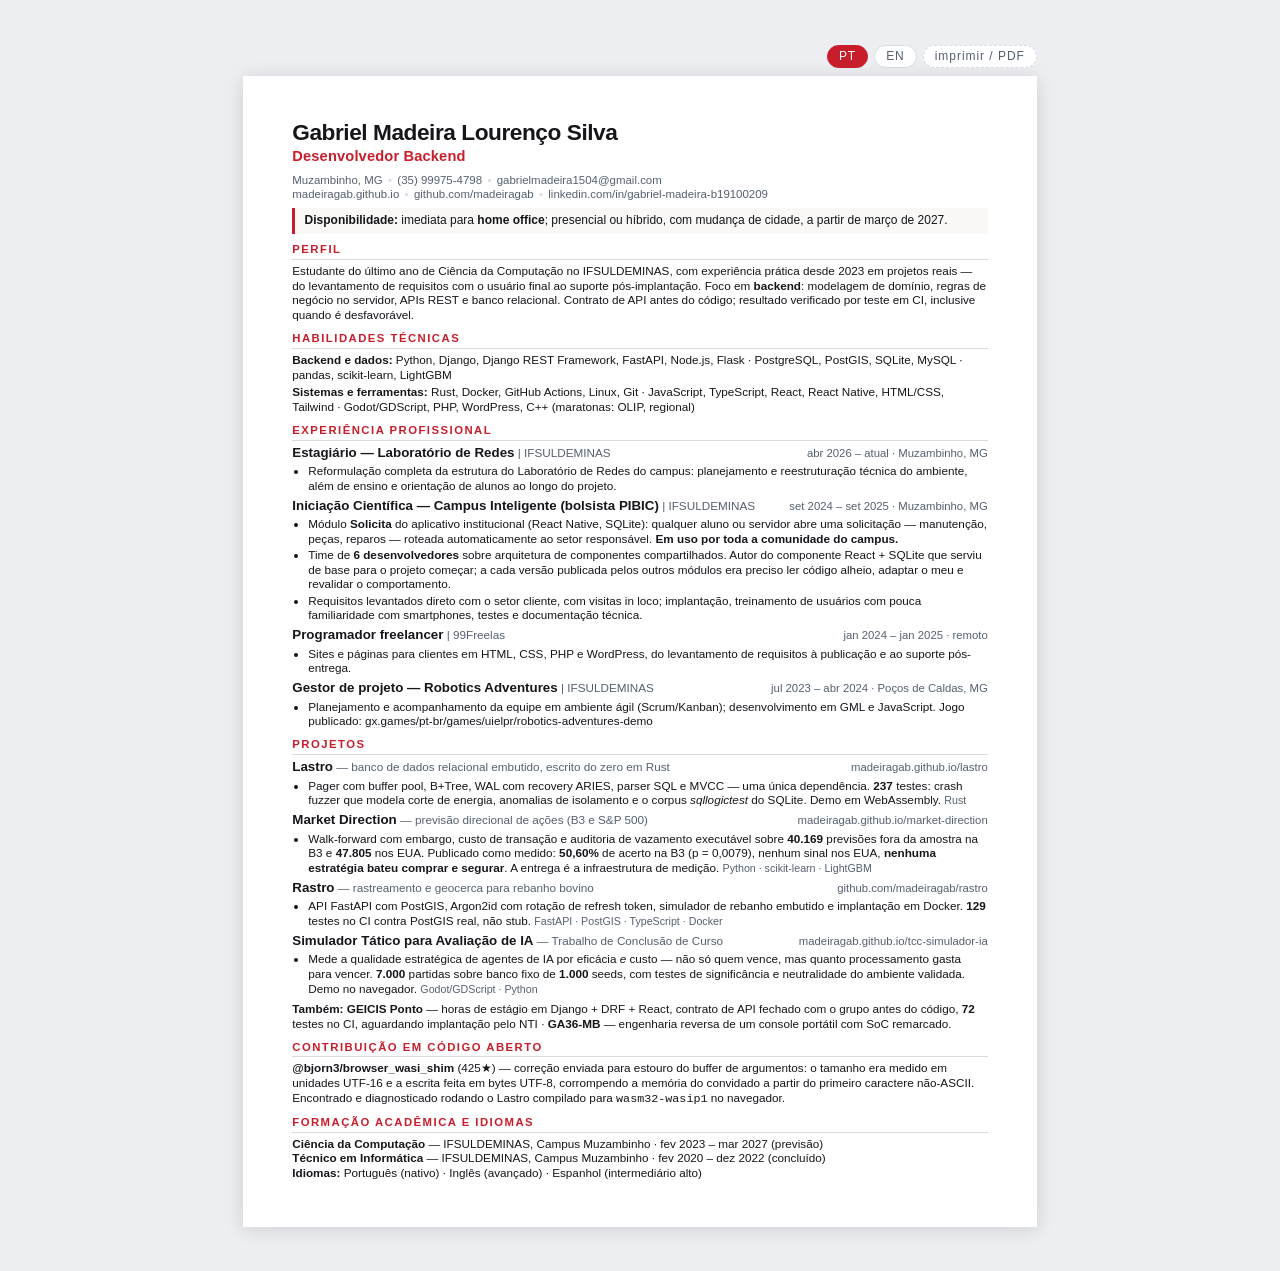
==== curriculo.html @ f4f881bd "Merge branch 'docs/experiencia-de-time'" ====
<!DOCTYPE html>
<html lang="pt-BR">
<head>
<meta charset="utf-8" />
<meta name="viewport" content="width=device-width, initial-scale=1" />
<title>Gabriel Madeira — Currículo</title>
<meta name="description" content="Gabriel Madeira — Desenvolvedor Backend. Django, FastAPI, PostgreSQL, Rust. Currículo." />
<meta property="og:title" content="Gabriel Madeira — Currículo" />
<meta property="og:description" content="Desenvolvedor Backend. Django, FastAPI, PostgreSQL, Rust. Currículo de uma página." />
<meta property="og:image" content="https://madeiragab.github.io/assets/og.png" />
<meta property="og:image:width" content="1200" />
<meta property="og:image:height" content="630" />
<meta property="og:type" content="profile" />
<meta property="og:url" content="https://madeiragab.github.io/curriculo.html" />
<meta name="twitter:card" content="summary_large_image" />
<link rel="stylesheet" href="css/curriculo.css" />
</head>
<body>

<nav class="barra-idioma">
  <a href="curriculo.html" aria-current="page">PT</a>
  <a href="resume.html">EN</a>
  <a class="imprimir" href="#" onclick="window.print();return false;">imprimir / PDF</a>
</nav>

<main class="folha">

  <header>
    <h1>Gabriel Madeira Lourenço Silva</h1>
    <p class="cargo">Desenvolvedor Backend</p>
    <p class="contato">
      Muzambinho, MG<span class="sep">•</span>(35) 99975-4798<span class="sep">•</span><a href="mailto:gabrielmadeira1504@gmail.com">gabrielmadeira1504@gmail.com</a><br />
      <a href="https://madeiragab.github.io">madeiragab.github.io</a><span class="sep">•</span><a href="https://github.com/madeiragab">github.com/madeiragab</a><span class="sep">•</span><a href="https://www.linkedin.com/in/gabriel-madeira-b19100209/">linkedin.com/in/gabriel-madeira-b19100209</a>
    </p>
  </header>

  <p class="disponibilidade">
    <strong>Disponibilidade:</strong> imediata para <strong>home office</strong>; presencial ou
    híbrido, com mudança de cidade, a partir de março de 2027.
  </p>

  <h2>Perfil</h2>
  <p>
    Estudante do último ano de Ciência da Computação no IFSULDEMINAS, com experiência prática
    desde 2023 em projetos reais — do levantamento de requisitos com o usuário final ao suporte
    pós-implantação. Foco em <b>backend</b>: modelagem de domínio, regras de negócio no servidor,
    APIs REST e banco relacional. Contrato de API antes do código; resultado verificado por
    teste em CI, inclusive quando é desfavorável.
  </p>

  <h2>Habilidades técnicas</h2>
  <p class="hab"><b>Backend e dados:</b> Python, Django, Django REST Framework, FastAPI, Node.js, Flask · PostgreSQL, PostGIS, SQLite, MySQL · pandas, scikit-learn, LightGBM</p>
  <p class="hab"><b>Sistemas e ferramentas:</b> Rust, Docker, GitHub Actions, Linux, Git · JavaScript, TypeScript, React, React Native, HTML/CSS, Tailwind · Godot/GDScript, PHP, WordPress, C++ (maratonas: OLIP, regional)</p>

  <h2>Experiência profissional</h2>

  <div class="item">
    <div class="titulo-item">
      <span><span class="cargo-linha">Estagiário — Laboratório de Redes</span> <span class="onde">| IFSULDEMINAS</span></span>
      <span class="quando">abr 2026 – atual · Muzambinho, MG</span>
    </div>
    <ul>
      <li>Reformulação completa da estrutura do Laboratório de Redes do campus: planejamento e reestruturação técnica do ambiente, além de ensino e orientação de alunos ao longo do projeto.</li>
    </ul>
  </div>

  <div class="item">
    <div class="titulo-item">
      <span><span class="cargo-linha">Iniciação Científica — Campus Inteligente (bolsista PIBIC)</span> <span class="onde">| IFSULDEMINAS</span></span>
      <span class="quando">set 2024 – set 2025 · Muzambinho, MG</span>
    </div>
    <ul>
      <li>Módulo <b>Solicita</b> do aplicativo institucional (React Native, SQLite): qualquer aluno ou servidor abre uma solicitação — manutenção, peças, reparos — roteada automaticamente ao setor responsável. <b>Em uso por toda a comunidade do campus.</b></li>
      <li>Time de <b>6 desenvolvedores</b> sobre arquitetura de componentes compartilhados. Autor do componente React + SQLite que serviu de base para o projeto começar; a cada versão publicada pelos outros módulos era preciso ler código alheio, adaptar o meu e revalidar o comportamento.</li>
      <li>Requisitos levantados direto com o setor cliente, com visitas in loco; implantação, treinamento de usuários com pouca familiaridade com smartphones, testes e documentação técnica.</li>
    </ul>
  </div>

  <div class="item">
    <div class="titulo-item">
      <span><span class="cargo-linha">Programador freelancer</span> <span class="onde">| 99Freelas</span></span>
      <span class="quando">jan 2024 – jan 2025 · remoto</span>
    </div>
    <ul>
      <li>Sites e páginas para clientes em HTML, CSS, PHP e WordPress, do levantamento de requisitos à publicação e ao suporte pós-entrega.</li>
    </ul>
  </div>

  <div class="item">
    <div class="titulo-item">
      <span><span class="cargo-linha">Gestor de projeto — Robotics Adventures</span> <span class="onde">| IFSULDEMINAS</span></span>
      <span class="quando">jul 2023 – abr 2024 · Poços de Caldas, MG</span>
    </div>
    <ul>
      <li>Planejamento e acompanhamento da equipe em ambiente ágil (Scrum/Kanban); desenvolvimento em GML e JavaScript. Jogo publicado: <a class="link" href="https://gx.games/pt-br/games/uielpr/robotics-adventures-demo">gx.games/pt-br/games/uielpr/robotics-adventures-demo</a></li>
    </ul>
  </div>

  <h2>Projetos</h2>

  <div class="item">
    <div class="titulo-item">
      <span><span class="cargo-linha">Lastro</span> <span class="onde">— banco de dados relacional embutido, escrito do zero em Rust</span></span>
      <span class="quando">madeiragab.github.io/lastro</span>
    </div>
    <ul>
      <li>Pager com buffer pool, B+Tree, WAL com recovery ARIES, parser SQL e MVCC — uma única dependência. <span class="num">237</span> testes: crash fuzzer que modela corte de energia, anomalias de isolamento e o corpus <i>sqllogictest</i> do SQLite. Demo em WebAssembly. <span class="stack-inline">Rust</span></li>
    </ul>
  </div>

  <div class="item">
    <div class="titulo-item">
      <span><span class="cargo-linha">Market Direction</span> <span class="onde">— previsão direcional de ações (B3 e S&amp;P 500)</span></span>
      <span class="quando">madeiragab.github.io/market-direction</span>
    </div>
    <ul>
      <li>Walk-forward com embargo, custo de transação e auditoria de vazamento executável sobre <span class="num">40.169</span> previsões fora da amostra na B3 e <span class="num">47.805</span> nos EUA. Publicado como medido: <span class="num">50,60%</span> de acerto na B3 (p = 0,0079), nenhum sinal nos EUA, <b>nenhuma estratégia bateu comprar e segurar</b>. A entrega é a infraestrutura de medição. <span class="stack-inline">Python · scikit-learn · LightGBM</span></li>
    </ul>
  </div>

  <div class="item">
    <div class="titulo-item">
      <span><span class="cargo-linha">Rastro</span> <span class="onde">— rastreamento e geocerca para rebanho bovino</span></span>
      <span class="quando">github.com/madeiragab/rastro</span>
    </div>
    <ul>
      <li>API FastAPI com PostGIS, Argon2id com rotação de refresh token, simulador de rebanho embutido e implantação em Docker. <span class="num">129</span> testes no CI contra PostGIS real, não stub. <span class="stack-inline">FastAPI · PostGIS · TypeScript · Docker</span></li>
    </ul>
  </div>

  <div class="item">
    <div class="titulo-item">
      <span><span class="cargo-linha">Simulador Tático para Avaliação de IA</span> <span class="onde">— Trabalho de Conclusão de Curso</span></span>
      <span class="quando">madeiragab.github.io/tcc-simulador-ia</span>
    </div>
    <ul>
      <li>Mede a qualidade estratégica de agentes de IA por eficácia <i>e</i> custo — não só quem vence, mas quanto processamento gasta para vencer. <span class="num">7.000</span> partidas sobre banco fixo de <span class="num">1.000</span> seeds, com testes de significância e neutralidade do ambiente validada. Demo no navegador. <span class="stack-inline">Godot/GDScript · Python</span></li>
    </ul>
  </div>

  <p class="tambem">
    <b>Também:</b> <b>GEICIS Ponto</b> — horas de estágio em Django + DRF + React, contrato de API
    fechado com o grupo antes do código, <span class="num">72</span> testes no CI, aguardando
    implantação pelo NTI · <b>GA36-MB</b> — engenharia reversa de um console portátil com SoC remarcado.
  </p>

  <h2>Contribuição em código aberto</h2>
  <p>
    <b>@bjorn3/browser_wasi_shim</b> (425★) — correção enviada para estouro do buffer de argumentos:
    o tamanho era medido em unidades UTF-16 e a escrita feita em bytes UTF-8, corrompendo a memória
    do convidado a partir do primeiro caractere não-ASCII. Encontrado e diagnosticado rodando o
    Lastro compilado para <code>wasm32-wasip1</code> no navegador.
  </p>

  <h2>Formação acadêmica e idiomas</h2>
  <p class="formacao">
    <b>Ciência da Computação</b> — IFSULDEMINAS, Campus Muzambinho · fev 2023 – mar 2027 (previsão)<br />
    <b>Técnico em Informática</b> — IFSULDEMINAS, Campus Muzambinho · fev 2020 – dez 2022 (concluído)<br />
    <b>Idiomas:</b> Português (nativo) · Inglês (avançado) · Espanhol (intermediário alto)
  </p>

</main>
</body>
</html>
---- css/curriculo.css ----
/* Currículo — folha A4, uma página, usada por curriculo.html e resume.html.
   Uma fonte, dois destinos: quem chega pelo navegador lê, quem precisa do
   arquivo imprime para PDF (Ctrl+P). */

:root {
  --tinta: #14161a;
  --fraco: #55606e;
  --linha: #d8dce2;
  --vermelho: #c81e2b;
  --sans: "Inter", -apple-system, "Segoe UI", Roboto, Helvetica, Arial, sans-serif;
}

* { box-sizing: border-box; }

html { background: #eceef1; }

body {
  margin: 0;
  font-family: var(--sans);
  color: var(--tinta);
  font-size: 8.8pt;
  line-height: 1.26;
  -webkit-font-smoothing: antialiased;
}

.folha {
  position: relative;
  width: 210mm;
  min-height: 297mm;
  margin: 12mm auto;
  padding: 11mm 13mm;
  background: #fff;
  box-shadow: 0 2px 18px rgba(0, 0, 0, 0.13);
}

/* ---------- barra de idioma (só na tela) ---------- */

.barra-idioma {
  width: 210mm;
  margin: 12mm auto -10mm;
  display: flex;
  justify-content: flex-end;
  gap: 6px;
  font-family: var(--sans);
}
.barra-idioma a {
  font-size: 9pt;
  letter-spacing: 0.08em;
  text-decoration: none;
  color: var(--fraco);
  background: #fff;
  border: 1px solid var(--linha);
  border-radius: 999px;
  padding: 3px 11px;
}
.barra-idioma a:hover { border-color: var(--vermelho); color: var(--vermelho); }
.barra-idioma a[aria-current="page"] {
  color: #fff;
  background: var(--vermelho);
  border-color: var(--vermelho);
}
.barra-idioma .imprimir { border-style: dashed; }

/* ---------- cabeçalho ---------- */

h1 {
  margin: 0;
  font-size: 17pt;
  font-weight: 800;
  letter-spacing: -0.02em;
}

.cargo {
  margin: 1pt 0 0;
  font-size: 11pt;
  font-weight: 600;
  color: var(--vermelho);
  letter-spacing: 0.01em;
}

.contato {
  margin: 5pt 0 0;
  font-size: 8.6pt;
  color: var(--fraco);
}
.contato a { color: var(--fraco); text-decoration: none; }
.contato .sep { color: var(--linha); padding: 0 4pt; }

.disponibilidade {
  margin-top: 5pt;
  padding: 4pt 7pt;
  border-left: 2.5pt solid var(--vermelho);
  background: #faf7f7;
  font-size: 9pt;
}
.disponibilidade strong { font-weight: 700; }

/* ---------- seções ---------- */

h2 {
  margin: 6pt 0 3pt;
  padding-bottom: 2pt;
  border-bottom: 0.8pt solid var(--linha);
  font-size: 8.5pt;
  font-weight: 700;
  letter-spacing: 0.13em;
  text-transform: uppercase;
  color: var(--vermelho);
}

p { margin: 0 0 3pt; }

.item { margin-bottom: 3pt; }
.item:last-child { margin-bottom: 0; }

.titulo-item {
  display: flex;
  justify-content: space-between;
  align-items: baseline;
  gap: 8pt;
}
.titulo-item .cargo-linha { font-weight: 700; font-size: 10pt; }
.titulo-item .onde { font-weight: 400; color: var(--fraco); }
.titulo-item .quando {
  font-size: 8.5pt;
  color: var(--fraco);
  white-space: nowrap;
}

ul { margin: 2pt 0 0; padding-left: 12pt; }
li { margin-bottom: 1pt; }

.num { font-weight: 700; }

.stack-inline {
  color: var(--fraco);
  font-size: 8pt;
  white-space: nowrap;
}

.hab { margin-bottom: 2pt; }
.tambem { margin-top: 4pt; }
.hab b { font-weight: 700; }

a.link {
  color: var(--tinta);
  text-decoration: none;
  border-bottom: 0.5pt dotted var(--linha);
}

.formacao { margin-top: 1pt; }

/* O mesmo conteudo em ingles ocupa mais linhas; a escala compensa
   para que as duas versoes fechem em uma pagina. */
body.denso { font-size: 8.5pt; }

/* ---------- impressão ---------- */

@media print {
  html { background: #fff; }
  .barra-idioma { display: none; }
  .folha {
    width: auto;
    min-height: 0;
    margin: 0;
    padding: 0;
    box-shadow: none;
  }
  @page { size: A4; margin: 9mm 12mm; }
  a { color: inherit; }
}

/* ---------- tela estreita ---------- */

@media screen and (max-width: 224mm) {
  .folha, .barra-idioma { width: auto; margin-left: 8px; margin-right: 8px; }
  .folha { padding: 18px 16px; min-height: 0; }
  .barra-idioma { margin-bottom: -6px; }
  .titulo-item { flex-direction: column; gap: 0; }
  .titulo-item .quando { white-space: normal; }
}
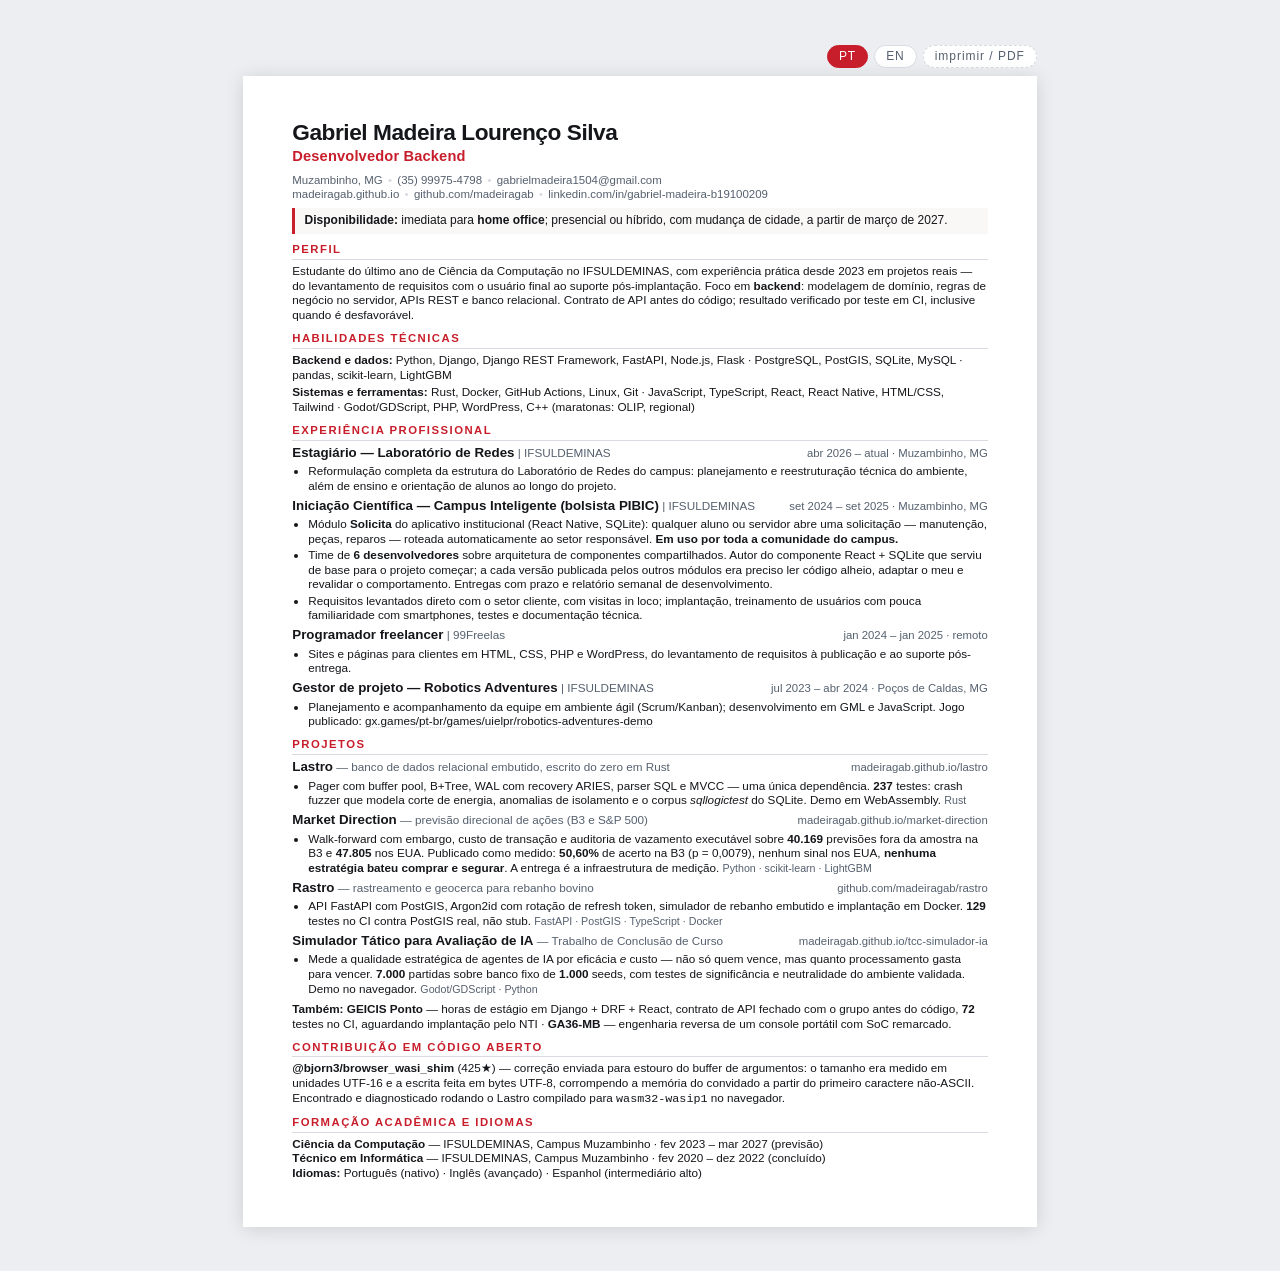
==== commit 38af28fe: "docs: prazo e relatorio semanal no PIBIC O curriculo descrevia o Campus Inteligente como se o ritmo " ====
--- a/curriculo.html
+++ b/curriculo.html
@@ -71,7 +71,7 @@
     </div>
     <ul>
       <li>Módulo <b>Solicita</b> do aplicativo institucional (React Native, SQLite): qualquer aluno ou servidor abre uma solicitação — manutenção, peças, reparos — roteada automaticamente ao setor responsável. <b>Em uso por toda a comunidade do campus.</b></li>
-      <li>Time de <b>6 desenvolvedores</b> sobre arquitetura de componentes compartilhados. Autor do componente React + SQLite que serviu de base para o projeto começar; a cada versão publicada pelos outros módulos era preciso ler código alheio, adaptar o meu e revalidar o comportamento.</li>
+      <li>Time de <b>6 desenvolvedores</b> sobre arquitetura de componentes compartilhados. Autor do componente React + SQLite que serviu de base para o projeto começar; a cada versão publicada pelos outros módulos era preciso ler código alheio, adaptar o meu e revalidar o comportamento. Entregas com prazo e relatório semanal de desenvolvimento.</li>
       <li>Requisitos levantados direto com o setor cliente, com visitas in loco; implantação, treinamento de usuários com pouca familiaridade com smartphones, testes e documentação técnica.</li>
     </ul>
   </div>
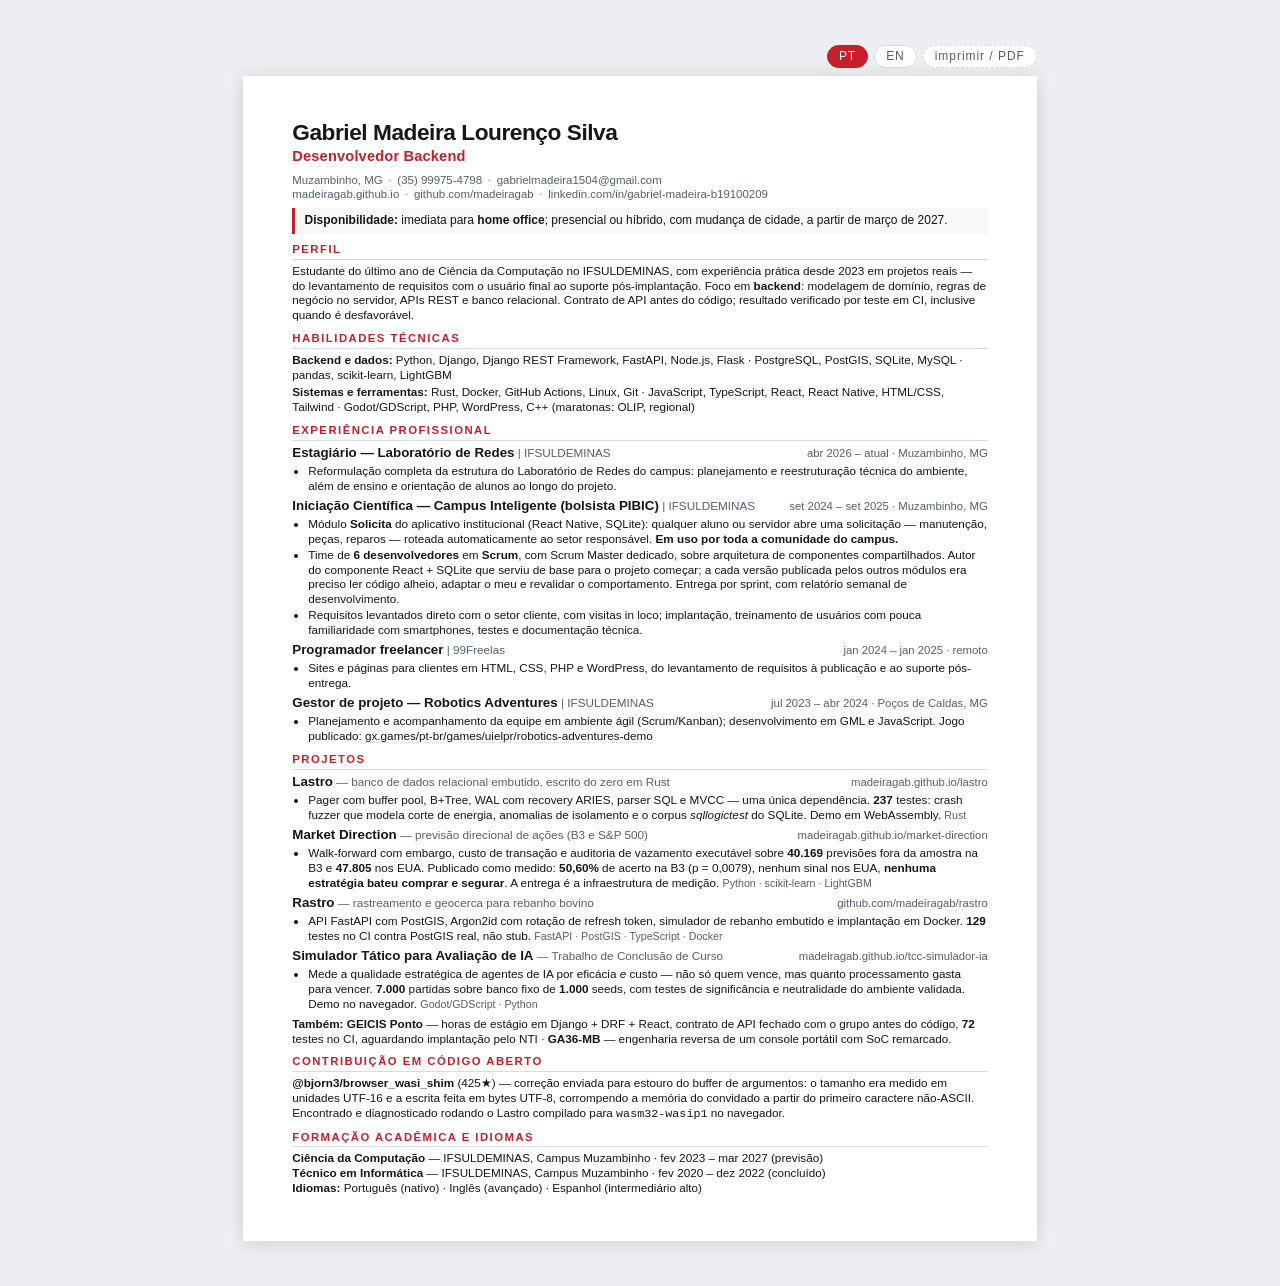
==== commit 56ed1dd0: "Merge branch 'docs/scrum'" ====
--- a/curriculo.html
+++ b/curriculo.html
@@ -71,7 +71,7 @@
     </div>
     <ul>
       <li>Módulo <b>Solicita</b> do aplicativo institucional (React Native, SQLite): qualquer aluno ou servidor abre uma solicitação — manutenção, peças, reparos — roteada automaticamente ao setor responsável. <b>Em uso por toda a comunidade do campus.</b></li>
-      <li>Time de <b>6 desenvolvedores</b> sobre arquitetura de componentes compartilhados. Autor do componente React + SQLite que serviu de base para o projeto começar; a cada versão publicada pelos outros módulos era preciso ler código alheio, adaptar o meu e revalidar o comportamento. Entregas com prazo e relatório semanal de desenvolvimento.</li>
+      <li>Time de <b>6 desenvolvedores</b> em <b>Scrum</b>, com Scrum Master dedicado, sobre arquitetura de componentes compartilhados. Autor do componente React + SQLite que serviu de base para o projeto começar; a cada versão publicada pelos outros módulos era preciso ler código alheio, adaptar o meu e revalidar o comportamento. Entrega por sprint, com relatório semanal de desenvolvimento.</li>
       <li>Requisitos levantados direto com o setor cliente, com visitas in loco; implantação, treinamento de usuários com pouca familiaridade com smartphones, testes e documentação técnica.</li>
     </ul>
   </div>
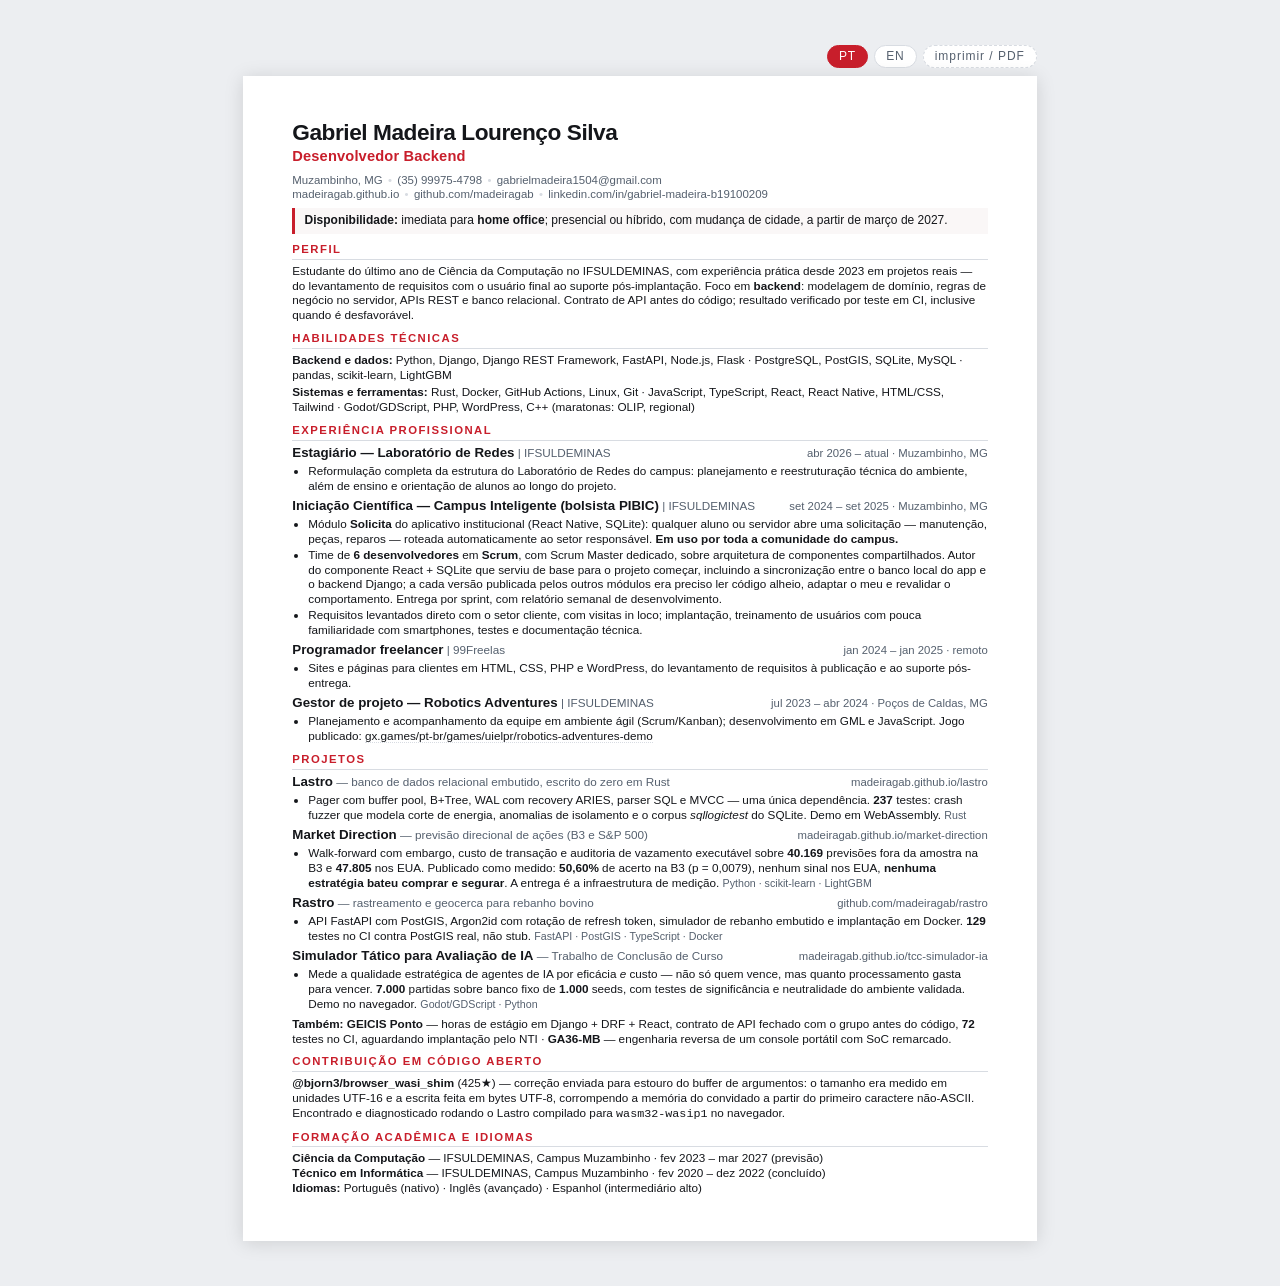
==== commit 1b714c59: "docs: a sincronizacao entre o SQLite do app e o Django A parte mais dificil do componente base nao e" ====
--- a/curriculo.html
+++ b/curriculo.html
@@ -71,7 +71,7 @@
     </div>
     <ul>
       <li>Módulo <b>Solicita</b> do aplicativo institucional (React Native, SQLite): qualquer aluno ou servidor abre uma solicitação — manutenção, peças, reparos — roteada automaticamente ao setor responsável. <b>Em uso por toda a comunidade do campus.</b></li>
-      <li>Time de <b>6 desenvolvedores</b> em <b>Scrum</b>, com Scrum Master dedicado, sobre arquitetura de componentes compartilhados. Autor do componente React + SQLite que serviu de base para o projeto começar; a cada versão publicada pelos outros módulos era preciso ler código alheio, adaptar o meu e revalidar o comportamento. Entrega por sprint, com relatório semanal de desenvolvimento.</li>
+      <li>Time de <b>6 desenvolvedores</b> em <b>Scrum</b>, com Scrum Master dedicado, sobre arquitetura de componentes compartilhados. Autor do componente React + SQLite que serviu de base para o projeto começar, incluindo a sincronização entre o banco local do app e o backend Django; a cada versão publicada pelos outros módulos era preciso ler código alheio, adaptar o meu e revalidar o comportamento. Entrega por sprint, com relatório semanal de desenvolvimento.</li>
       <li>Requisitos levantados direto com o setor cliente, com visitas in loco; implantação, treinamento de usuários com pouca familiaridade com smartphones, testes e documentação técnica.</li>
     </ul>
   </div>
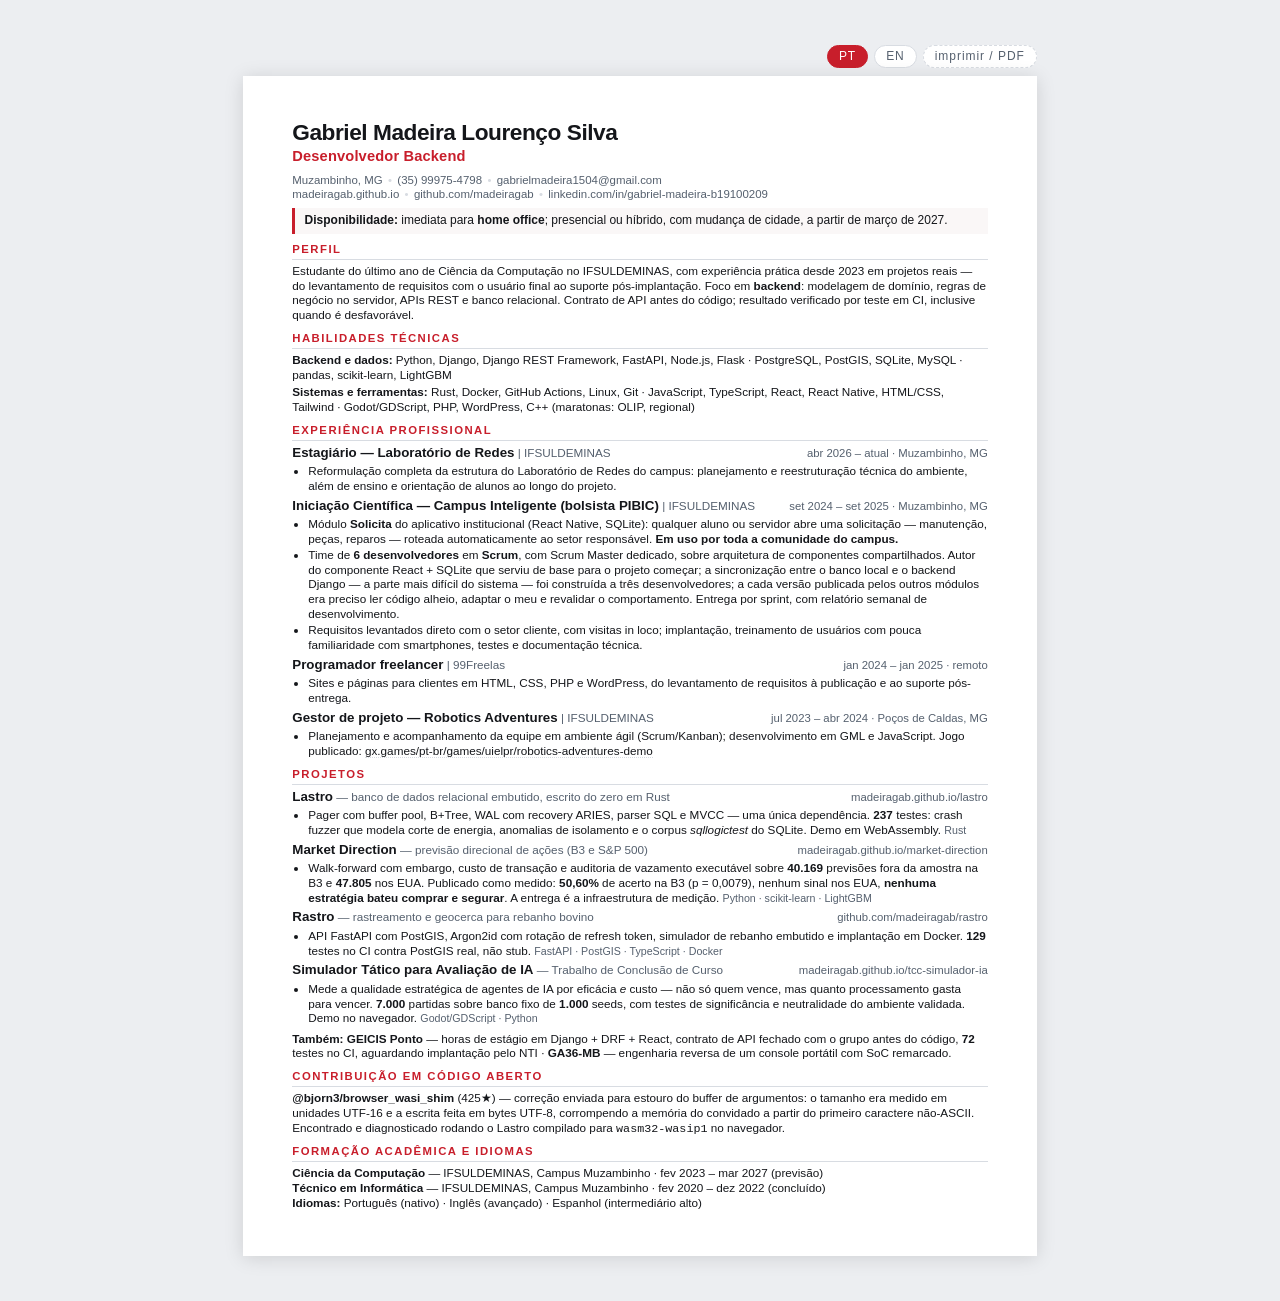
==== commit 9184813f: "Merge branch 'fix/autoria-da-sincronizacao'" ====
--- a/curriculo.html
+++ b/curriculo.html
@@ -71,7 +71,7 @@
     </div>
     <ul>
       <li>Módulo <b>Solicita</b> do aplicativo institucional (React Native, SQLite): qualquer aluno ou servidor abre uma solicitação — manutenção, peças, reparos — roteada automaticamente ao setor responsável. <b>Em uso por toda a comunidade do campus.</b></li>
-      <li>Time de <b>6 desenvolvedores</b> em <b>Scrum</b>, com Scrum Master dedicado, sobre arquitetura de componentes compartilhados. Autor do componente React + SQLite que serviu de base para o projeto começar, incluindo a sincronização entre o banco local do app e o backend Django; a cada versão publicada pelos outros módulos era preciso ler código alheio, adaptar o meu e revalidar o comportamento. Entrega por sprint, com relatório semanal de desenvolvimento.</li>
+      <li>Time de <b>6 desenvolvedores</b> em <b>Scrum</b>, com Scrum Master dedicado, sobre arquitetura de componentes compartilhados. Autor do componente React + SQLite que serviu de base para o projeto começar; a sincronização entre o banco local e o backend Django — a parte mais difícil do sistema — foi construída a três desenvolvedores; a cada versão publicada pelos outros módulos era preciso ler código alheio, adaptar o meu e revalidar o comportamento. Entrega por sprint, com relatório semanal de desenvolvimento.</li>
       <li>Requisitos levantados direto com o setor cliente, com visitas in loco; implantação, treinamento de usuários com pouca familiaridade com smartphones, testes e documentação técnica.</li>
     </ul>
   </div>
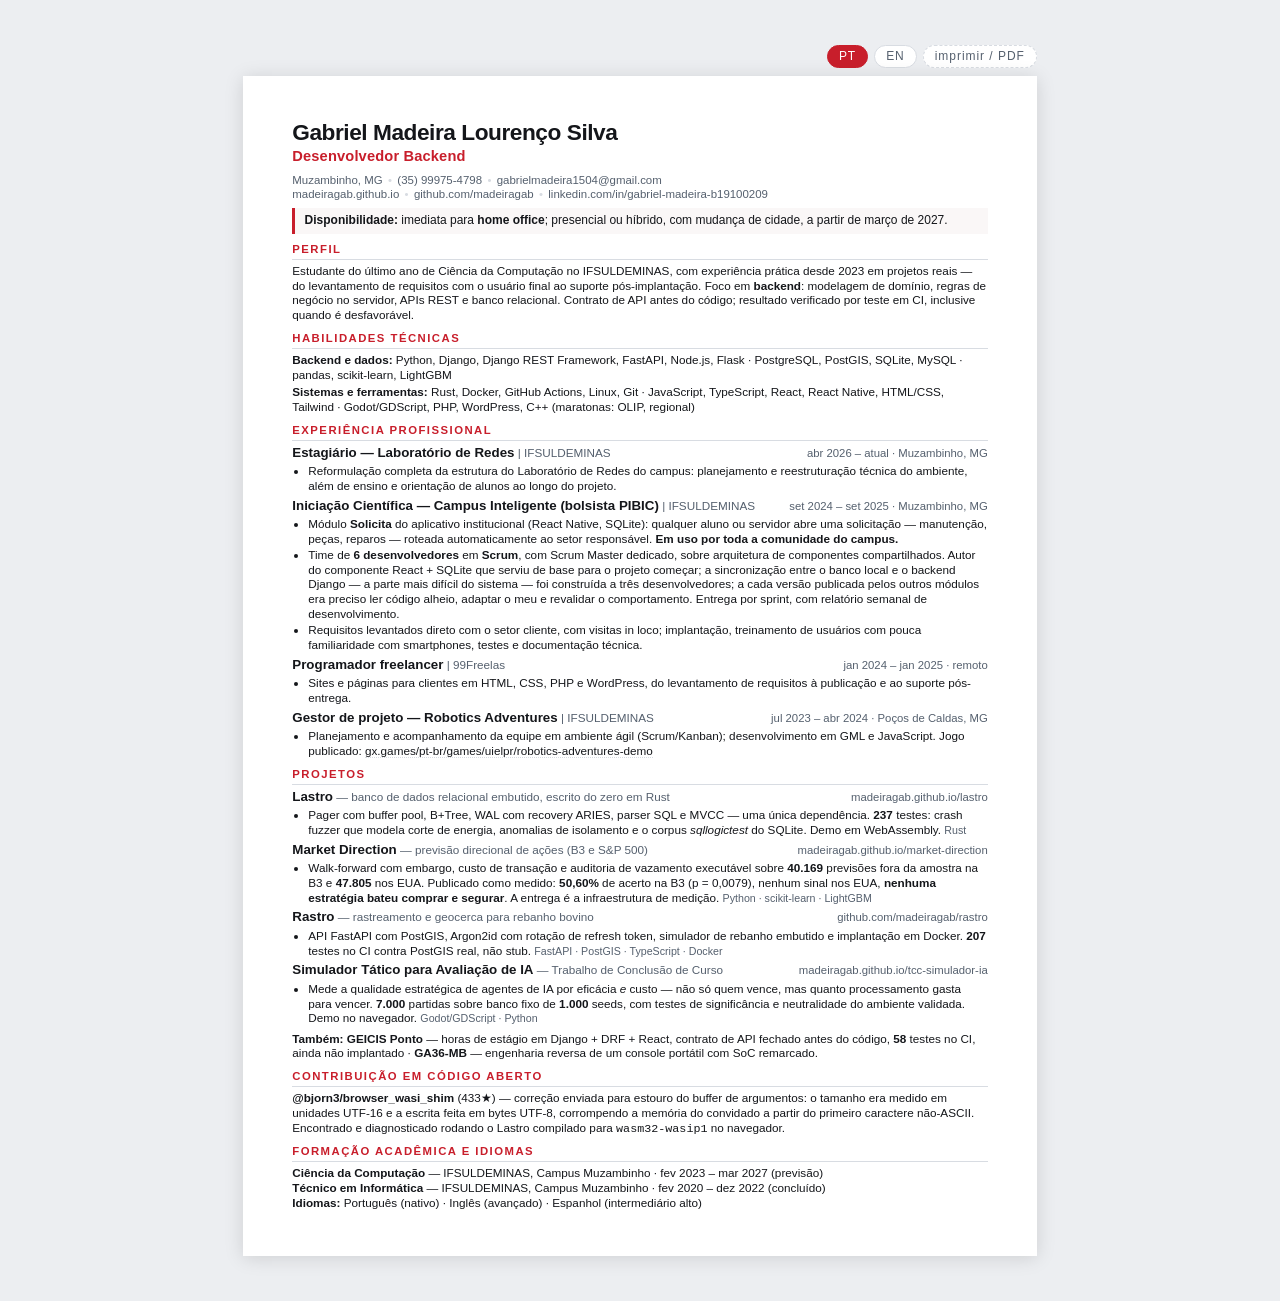
==== commit f48e814d: "Currículo e portfólio com os números atuais dos projetos Rastro 207 testes, GEICIS Ponto 58, TCC 16." ====
--- a/curriculo.html
+++ b/curriculo.html
@@ -124,7 +124,7 @@
       <span class="quando">github.com/madeiragab/rastro</span>
     </div>
     <ul>
-      <li>API FastAPI com PostGIS, Argon2id com rotação de refresh token, simulador de rebanho embutido e implantação em Docker. <span class="num">129</span> testes no CI contra PostGIS real, não stub. <span class="stack-inline">FastAPI · PostGIS · TypeScript · Docker</span></li>
+      <li>API FastAPI com PostGIS, Argon2id com rotação de refresh token, simulador de rebanho embutido e implantação em Docker. <span class="num">207</span> testes no CI contra PostGIS real, não stub. <span class="stack-inline">FastAPI · PostGIS · TypeScript · Docker</span></li>
     </ul>
   </div>
 
@@ -140,13 +140,12 @@
 
   <p class="tambem">
     <b>Também:</b> <b>GEICIS Ponto</b> — horas de estágio em Django + DRF + React, contrato de API
-    fechado com o grupo antes do código, <span class="num">72</span> testes no CI, aguardando
-    implantação pelo NTI · <b>GA36-MB</b> — engenharia reversa de um console portátil com SoC remarcado.
+    fechado antes do código, <span class="num">58</span> testes no CI, ainda não implantado · <b>GA36-MB</b> — engenharia reversa de um console portátil com SoC remarcado.
   </p>
 
   <h2>Contribuição em código aberto</h2>
   <p>
-    <b>@bjorn3/browser_wasi_shim</b> (425★) — correção enviada para estouro do buffer de argumentos:
+    <b>@bjorn3/browser_wasi_shim</b> (433★) — correção enviada para estouro do buffer de argumentos:
     o tamanho era medido em unidades UTF-16 e a escrita feita em bytes UTF-8, corrompendo a memória
     do convidado a partir do primeiro caractere não-ASCII. Encontrado e diagnosticado rodando o
     Lastro compilado para <code>wasm32-wasip1</code> no navegador.
--- a/css/curriculo.css
+++ b/css/curriculo.css
@@ -166,7 +166,7 @@
     padding: 0;
     box-shadow: none;
   }
-  @page { size: A4; margin: 9mm 12mm; }
+  @page { size: A4; margin: 7mm 12mm; }
   a { color: inherit; }
 }
 
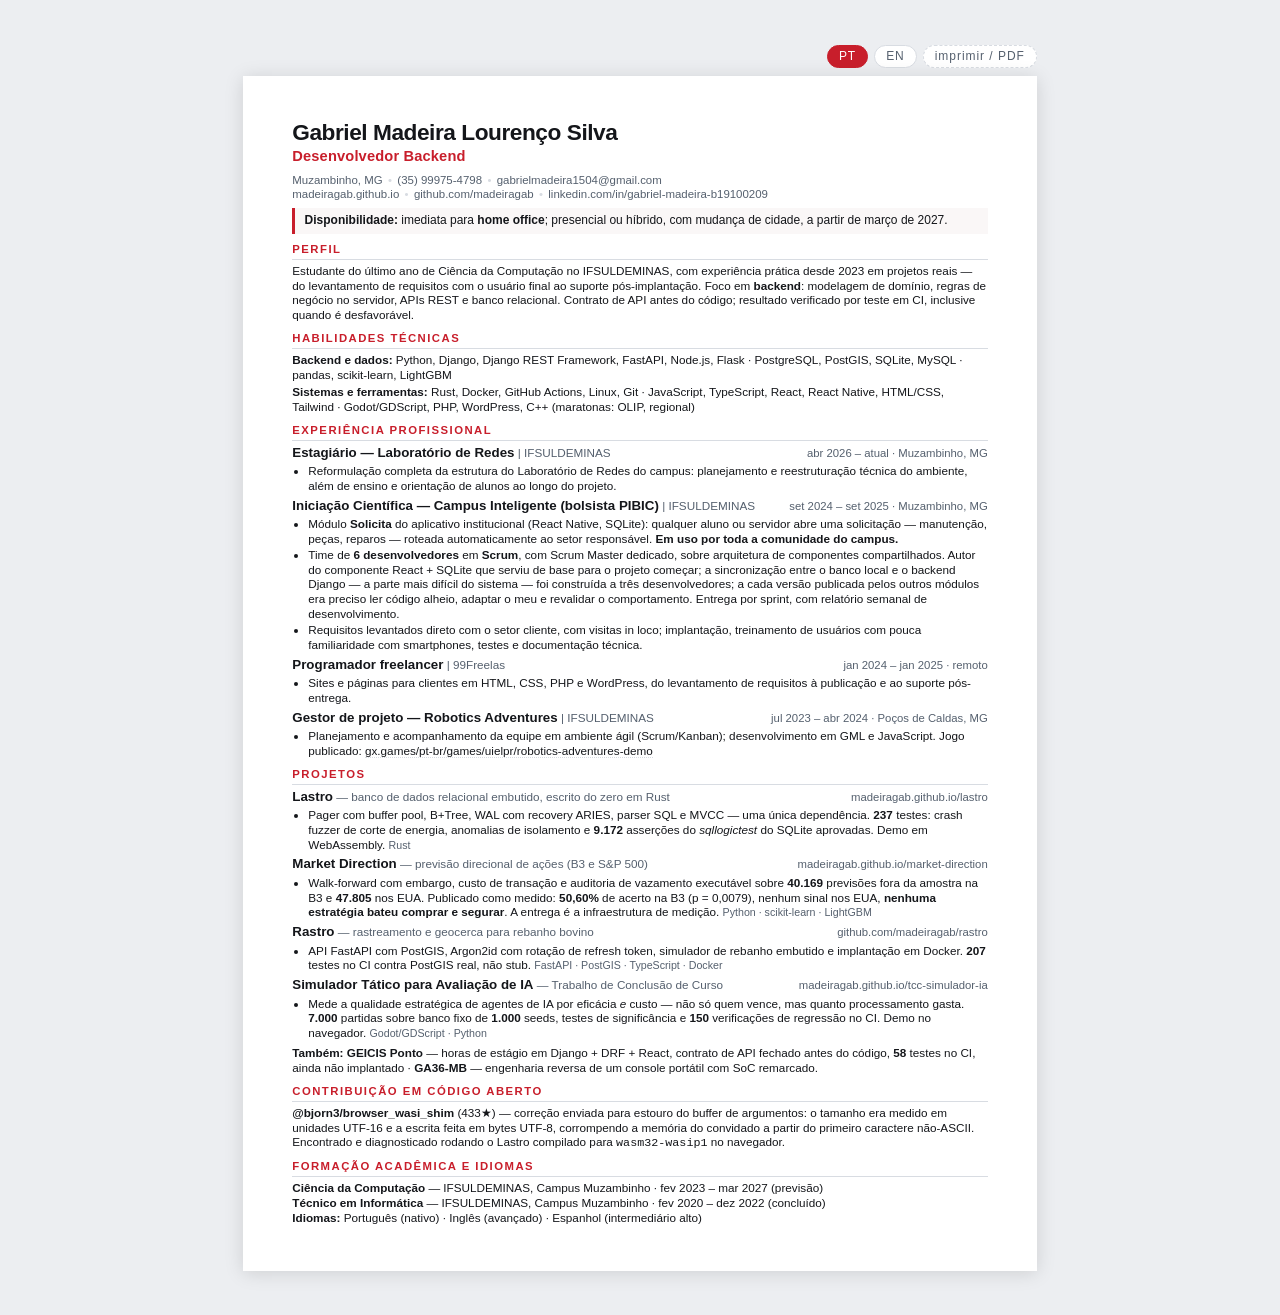
==== commit e615983d: "Currículo: Lastro e TCC com os números medidos no CI" ====
--- a/curriculo.html
+++ b/curriculo.html
@@ -104,7 +104,7 @@
       <span class="quando">madeiragab.github.io/lastro</span>
     </div>
     <ul>
-      <li>Pager com buffer pool, B+Tree, WAL com recovery ARIES, parser SQL e MVCC — uma única dependência. <span class="num">237</span> testes: crash fuzzer que modela corte de energia, anomalias de isolamento e o corpus <i>sqllogictest</i> do SQLite. Demo em WebAssembly. <span class="stack-inline">Rust</span></li>
+      <li>Pager com buffer pool, B+Tree, WAL com recovery ARIES, parser SQL e MVCC — uma única dependência. <span class="num">237</span> testes: crash fuzzer de corte de energia, anomalias de isolamento e <span class="num">9.172</span> asserções do <i>sqllogictest</i> do SQLite aprovadas. Demo em WebAssembly. <span class="stack-inline">Rust</span></li>
     </ul>
   </div>
 
@@ -134,7 +134,7 @@
       <span class="quando">madeiragab.github.io/tcc-simulador-ia</span>
     </div>
     <ul>
-      <li>Mede a qualidade estratégica de agentes de IA por eficácia <i>e</i> custo — não só quem vence, mas quanto processamento gasta para vencer. <span class="num">7.000</span> partidas sobre banco fixo de <span class="num">1.000</span> seeds, com testes de significância e neutralidade do ambiente validada. Demo no navegador. <span class="stack-inline">Godot/GDScript · Python</span></li>
+      <li>Mede a qualidade estratégica de agentes de IA por eficácia <i>e</i> custo — não só quem vence, mas quanto processamento gasta. <span class="num">7.000</span> partidas sobre banco fixo de <span class="num">1.000</span> seeds, testes de significância e <span class="num">150</span> verificações de regressão no CI. Demo no navegador. <span class="stack-inline">Godot/GDScript · Python</span></li>
     </ul>
   </div>
 
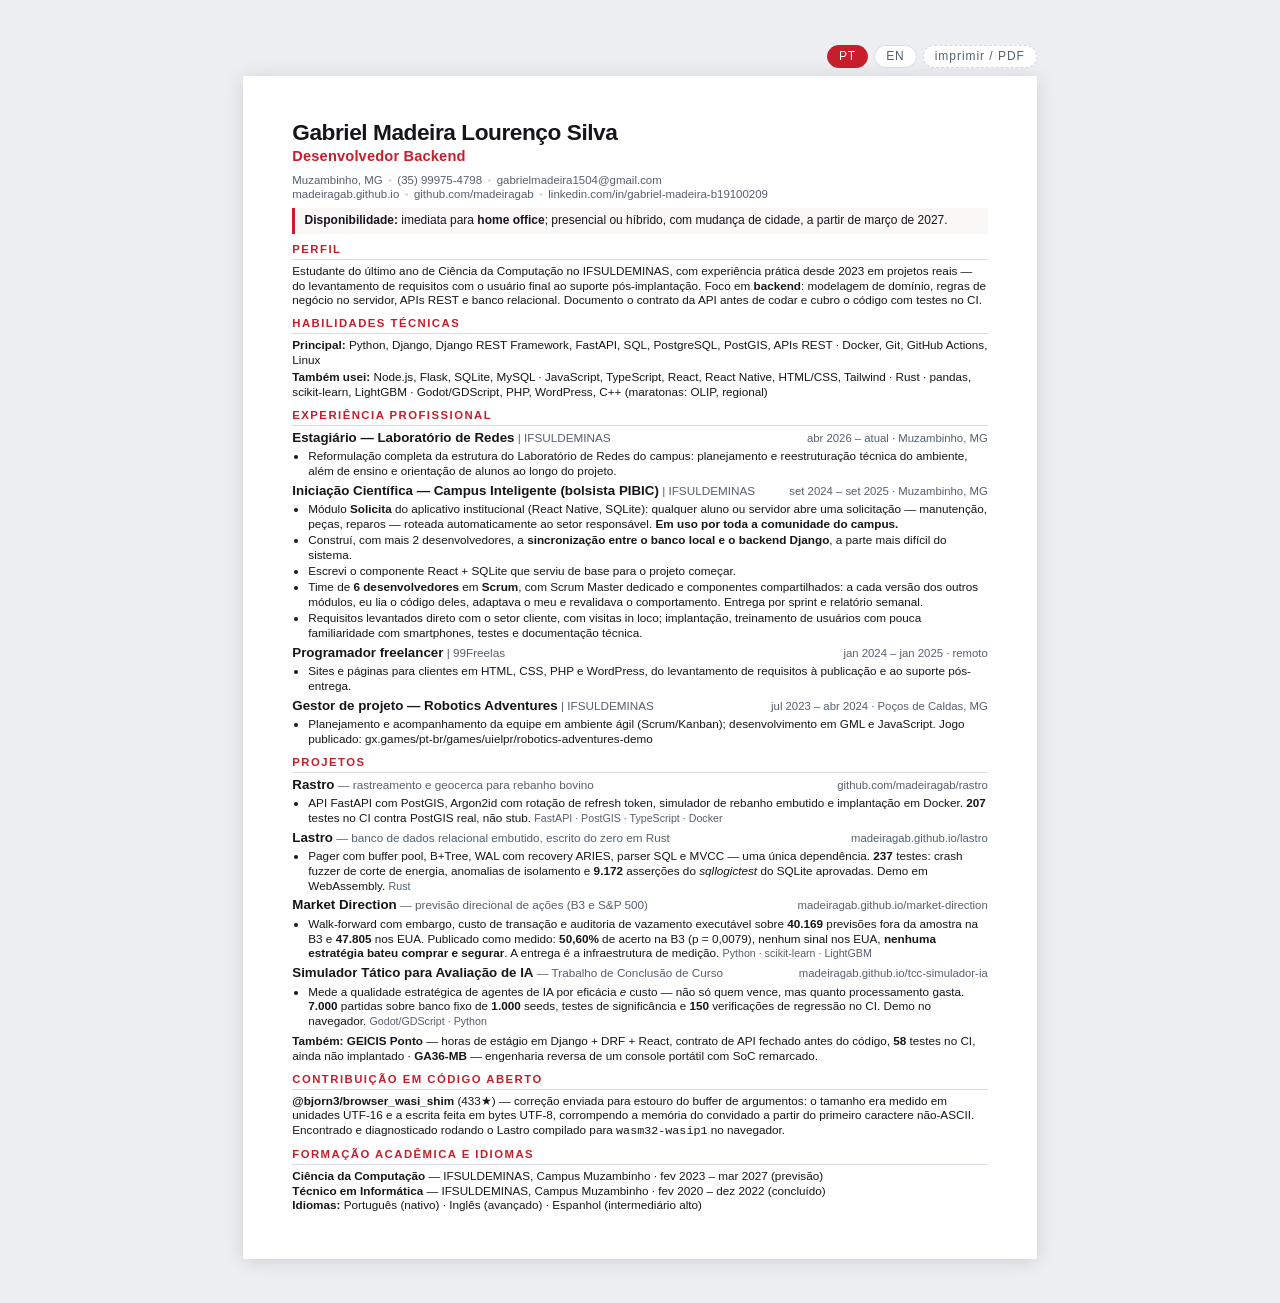
==== commit 096ae0ea: "Troca a marca Darosa pelo nome e ajusta currículo para vaga backend - título, logo, og e rodapé usam" ====
--- a/curriculo.html
+++ b/curriculo.html
@@ -44,13 +44,13 @@
     Estudante do último ano de Ciência da Computação no IFSULDEMINAS, com experiência prática
     desde 2023 em projetos reais — do levantamento de requisitos com o usuário final ao suporte
     pós-implantação. Foco em <b>backend</b>: modelagem de domínio, regras de negócio no servidor,
-    APIs REST e banco relacional. Contrato de API antes do código; resultado verificado por
-    teste em CI, inclusive quando é desfavorável.
+    APIs REST e banco relacional. Documento o contrato da API antes de codar e cubro o código
+    com testes no CI.
   </p>
 
   <h2>Habilidades técnicas</h2>
-  <p class="hab"><b>Backend e dados:</b> Python, Django, Django REST Framework, FastAPI, Node.js, Flask · PostgreSQL, PostGIS, SQLite, MySQL · pandas, scikit-learn, LightGBM</p>
-  <p class="hab"><b>Sistemas e ferramentas:</b> Rust, Docker, GitHub Actions, Linux, Git · JavaScript, TypeScript, React, React Native, HTML/CSS, Tailwind · Godot/GDScript, PHP, WordPress, C++ (maratonas: OLIP, regional)</p>
+  <p class="hab"><b>Principal:</b> Python, Django, Django REST Framework, FastAPI, SQL, PostgreSQL, PostGIS, APIs REST · Docker, Git, GitHub Actions, Linux</p>
+  <p class="hab"><b>Também usei:</b> Node.js, Flask, SQLite, MySQL · JavaScript, TypeScript, React, React Native, HTML/CSS, Tailwind · Rust · pandas, scikit-learn, LightGBM · Godot/GDScript, PHP, WordPress, C++ (maratonas: OLIP, regional)</p>
 
   <h2>Experiência profissional</h2>
 
@@ -71,7 +71,9 @@
     </div>
     <ul>
       <li>Módulo <b>Solicita</b> do aplicativo institucional (React Native, SQLite): qualquer aluno ou servidor abre uma solicitação — manutenção, peças, reparos — roteada automaticamente ao setor responsável. <b>Em uso por toda a comunidade do campus.</b></li>
-      <li>Time de <b>6 desenvolvedores</b> em <b>Scrum</b>, com Scrum Master dedicado, sobre arquitetura de componentes compartilhados. Autor do componente React + SQLite que serviu de base para o projeto começar; a sincronização entre o banco local e o backend Django — a parte mais difícil do sistema — foi construída a três desenvolvedores; a cada versão publicada pelos outros módulos era preciso ler código alheio, adaptar o meu e revalidar o comportamento. Entrega por sprint, com relatório semanal de desenvolvimento.</li>
+      <li>Construí, com mais 2 desenvolvedores, a <b>sincronização entre o banco local e o backend Django</b>, a parte mais difícil do sistema.</li>
+      <li>Escrevi o componente React + SQLite que serviu de base para o projeto começar.</li>
+      <li>Time de <b>6 desenvolvedores</b> em <b>Scrum</b>, com Scrum Master dedicado e componentes compartilhados: a cada versão dos outros módulos, eu lia o código deles, adaptava o meu e revalidava o comportamento. Entrega por sprint e relatório semanal.</li>
       <li>Requisitos levantados direto com o setor cliente, com visitas in loco; implantação, treinamento de usuários com pouca familiaridade com smartphones, testes e documentação técnica.</li>
     </ul>
   </div>
@@ -100,6 +102,16 @@
 
   <div class="item">
     <div class="titulo-item">
+      <span><span class="cargo-linha">Rastro</span> <span class="onde">— rastreamento e geocerca para rebanho bovino</span></span>
+      <span class="quando">github.com/madeiragab/rastro</span>
+    </div>
+    <ul>
+      <li>API FastAPI com PostGIS, Argon2id com rotação de refresh token, simulador de rebanho embutido e implantação em Docker. <span class="num">207</span> testes no CI contra PostGIS real, não stub. <span class="stack-inline">FastAPI · PostGIS · TypeScript · Docker</span></li>
+    </ul>
+  </div>
+
+  <div class="item">
+    <div class="titulo-item">
       <span><span class="cargo-linha">Lastro</span> <span class="onde">— banco de dados relacional embutido, escrito do zero em Rust</span></span>
       <span class="quando">madeiragab.github.io/lastro</span>
     </div>
@@ -115,16 +127,6 @@
     </div>
     <ul>
       <li>Walk-forward com embargo, custo de transação e auditoria de vazamento executável sobre <span class="num">40.169</span> previsões fora da amostra na B3 e <span class="num">47.805</span> nos EUA. Publicado como medido: <span class="num">50,60%</span> de acerto na B3 (p = 0,0079), nenhum sinal nos EUA, <b>nenhuma estratégia bateu comprar e segurar</b>. A entrega é a infraestrutura de medição. <span class="stack-inline">Python · scikit-learn · LightGBM</span></li>
-    </ul>
-  </div>
-
-  <div class="item">
-    <div class="titulo-item">
-      <span><span class="cargo-linha">Rastro</span> <span class="onde">— rastreamento e geocerca para rebanho bovino</span></span>
-      <span class="quando">github.com/madeiragab/rastro</span>
-    </div>
-    <ul>
-      <li>API FastAPI com PostGIS, Argon2id com rotação de refresh token, simulador de rebanho embutido e implantação em Docker. <span class="num">207</span> testes no CI contra PostGIS real, não stub. <span class="stack-inline">FastAPI · PostGIS · TypeScript · Docker</span></li>
     </ul>
   </div>
 
